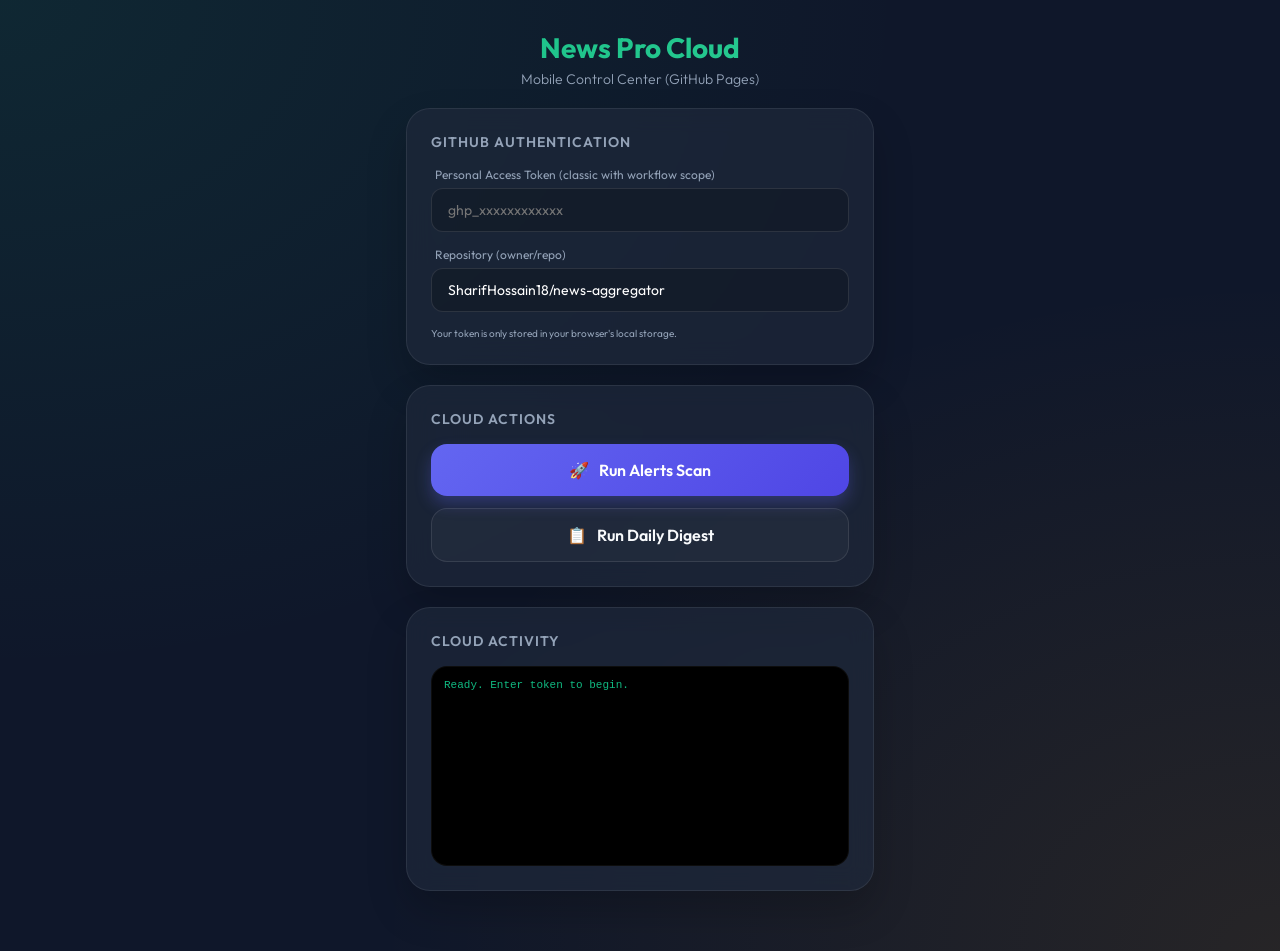
==== index.html @ 0f89c010 "Upgrade to Pro version: AI filtering, summarization, and Mobile PWA dashboard (v2)" ====
<!doctype html>
<html lang='en'>
<head>
  <meta charset='utf-8'/>
  <meta name='viewport' content='width=device-width, initial-scale=1, maximum-scale=1, user-scalable=no'/>
  <meta name='apple-mobile-web-app-capable' content='yes'/>
  <meta name='apple-mobile-web-app-status-bar-style' content='black-translucent'/>
  <link rel='manifest' href='manifest.json'/>
  <title>News Pro Cloud</title>
  <link rel="preconnect" href="https://fonts.googleapis.com">
  <link rel="preconnect" href="https://fonts.gstatic.com" crossorigin>
  <link href="https://fonts.googleapis.com/css2?family=Outfit:wght@300;400;600;700&display=swap" rel="stylesheet">
  <style>
    :root {
      --bg: #0f172a;
      --card: rgba(30, 41, 59, 0.7);
      --ink: #f8fafc;
      --muted: #94a3b8;
      --primary: #10b981;
      --primary-glow: rgba(16, 185, 129, 0.3);
      --accent: #f59e0b;
      --danger: #ef4444;
      --glass: rgba(255, 255, 255, 0.03);
    }
    
    * { box-sizing: border-box; -webkit-tap-highlight-color: transparent; }
    
    body {
      margin: 0;
      font-family: 'Outfit', sans-serif;
      background: var(--bg);
      background-image: 
        radial-gradient(at 0% 0%, rgba(16, 185, 129, 0.1) 0px, transparent 50%),
        radial-gradient(at 100% 100%, rgba(245, 158, 11, 0.1) 0px, transparent 50%);
      color: var(--ink);
      min-height: 100vh;
      display: flex;
      flex-direction: column;
    }

    .header { padding: 30px 20px 20px; text-align: center; }
    .header h1 { margin: 0; font-size: 28px; font-weight: 700; background: linear-gradient(to right, #10b981, #34d399); -webkit-background-clip: text; -webkit-text-fill-color: transparent; }
    .header p { margin: 5px 0 0; color: var(--muted); font-size: 14px; font-weight: 300; }

    .wrap { max-width: 500px; width: 100%; margin: 0 auto; padding: 0 16px 40px; flex: 1; }

    .card { background: var(--card); backdrop-filter: blur(12px); -webkit-backdrop-filter: blur(12px); border: 1px solid rgba(255,255,255,0.08); border-radius: 24px; padding: 24px; margin-bottom: 20px; box-shadow: 0 20px 40px rgba(0,0,0,0.2); }

    .section-title { font-size: 14px; font-weight: 600; color: var(--muted); text-transform: uppercase; letter-spacing: 1px; margin-bottom: 16px; }

    .btn-group { display: grid; grid-template-columns: 1fr; gap: 12px; }

    button { outline: none; border: none; border-radius: 16px; padding: 16px; font-size: 16px; font-weight: 600; font-family: inherit; cursor: pointer; transition: all 0.2s; display: flex; align-items: center; justify-content: center; gap: 10px; }
    button:active { transform: scale(0.97); }
    button:disabled { opacity: 0.5; }

    .btn-cloud { background: linear-gradient(135deg, #6366f1, #4f46e5); color: white; box-shadow: 0 8px 16px rgba(99, 102, 241, 0.3); }
    .btn-outline { background: var(--glass); border: 1px solid rgba(255,255,255,0.1); color: var(--ink); }

    .input-group { margin-bottom: 15px; }
    label { display: block; font-size: 12px; color: var(--muted); margin-bottom: 6px; margin-left: 4px; }
    input { width: 100%; background: rgba(0,0,0,0.2); border: 1px solid rgba(255,255,255,0.1); border-radius: 12px; padding: 12px 16px; color: white; font-family: inherit; font-size: 14px; }
    input:focus { border-color: var(--primary); outline: none; }

    .logs-container { background: #000; border-radius: 16px; padding: 12px; font-family: 'Courier New', monospace; font-size: 11px; color: #10b981; height: 200px; overflow-y: auto; border: 1px solid rgba(255,255,255,0.05); }
    .log-line { margin-bottom: 4px; }
  </style>
</head>
<body>
  <div class="header">
    <h1>News Pro Cloud</h1>
    <p>Mobile Control Center (GitHub Pages)</p>
  </div>

  <div class="wrap">
    <div class="card">
      <div class="section-title">GitHub Authentication</div>
      <div class="input-group">
        <label>Personal Access Token (classic with workflow scope)</label>
        <input id="ghToken" type="password" placeholder="ghp_xxxxxxxxxxxx"/>
      </div>
      <div class="input-group">
        <label>Repository (owner/repo)</label>
        <input id="ghRepo" type="text" value="SharifHossain18/news-aggregator"/>
      </div>
      <p style="font-size: 10px; color: var(--muted); margin: 0">Your token is only stored in your browser's local storage.</p>
    </div>

    <div class="card">
      <div class="section-title">Cloud Actions</div>
      <div class="btn-group">
        <button id="triggerBtn" class="btn-cloud" onclick="triggerCloud('trigger')">
          <span>🚀</span> Run Alerts Scan
        </button>
        <button class="btn-outline" onclick="triggerCloud('digest')">
          <span>📋</span> Run Daily Digest
        </button>
      </div>
    </div>

    <div class="card">
      <div class="section-title">Cloud Activity</div>
      <div id="logs" class="logs-container">
        <div class="log-line">Ready. Enter token to begin.</div>
      </div>
    </div>
  </div>

  <script>
    // Load saved config
    document.getElementById('ghToken').value = localStorage.getItem('ghToken') || '';
    document.getElementById('ghRepo').value = localStorage.getItem('ghRepo') || 'SharifHossain18/news-aggregator';

    function addLog(msg) {
      const box = document.getElementById('logs');
      const ts = new Date().toLocaleTimeString();
      box.innerHTML += `<div class="log-line"><span style="color:#4b5563">[${ts}]</span> ${msg}</div>`;
      box.scrollTop = box.scrollHeight;
    }

    async function triggerCloud(mode) {
      const token = document.getElementById('ghToken').value.trim();
      const repo = document.getElementById('ghRepo').value.trim();
      
      if (!token || !repo) {
        alert("Please enter both Token and Repo path.");
        return;
      }

      // Save for next time
      localStorage.setItem('ghToken', token);
      localStorage.setItem('ghRepo', repo);

      const btn = document.getElementById('triggerBtn');
      btn.disabled = true;
      addLog(`Triggering Cloud Run (${mode})...`);

      try {
        const url = `https://api.github.com/repos/${repo}/actions/workflows/scrape.yml/dispatches`;
        const response = await fetch(url, {
          method: 'POST',
          headers: {
            'Authorization': `Bearer ${token}`,
            'Accept': 'application/vnd.github+json',
            'X-GitHub-Api-Version': '2022-11-28'
          },
          body: JSON.stringify({
            ref: 'main',
            inputs: { mode: mode }
          })
        });

        if (response.ok) {
          addLog("✅ SUCCESS: Workflow dispatched! Scraper is starting on GitHub.");
          addLog("Check your Telegram in 2-3 minutes.");
        } else {
          const err = await response.json();
          addLog(`❌ ERROR: ${err.message || response.statusText}`);
        }
      } catch (e) {
        addLog(`❌ NETWORK ERROR: ${e.message}`);
      } finally {
        btn.disabled = false;
      }
    }

    if ('serviceWorker' in navigator) {
      navigator.serviceWorker.register('sw.js');
    }
  </script>
</body>
</html>
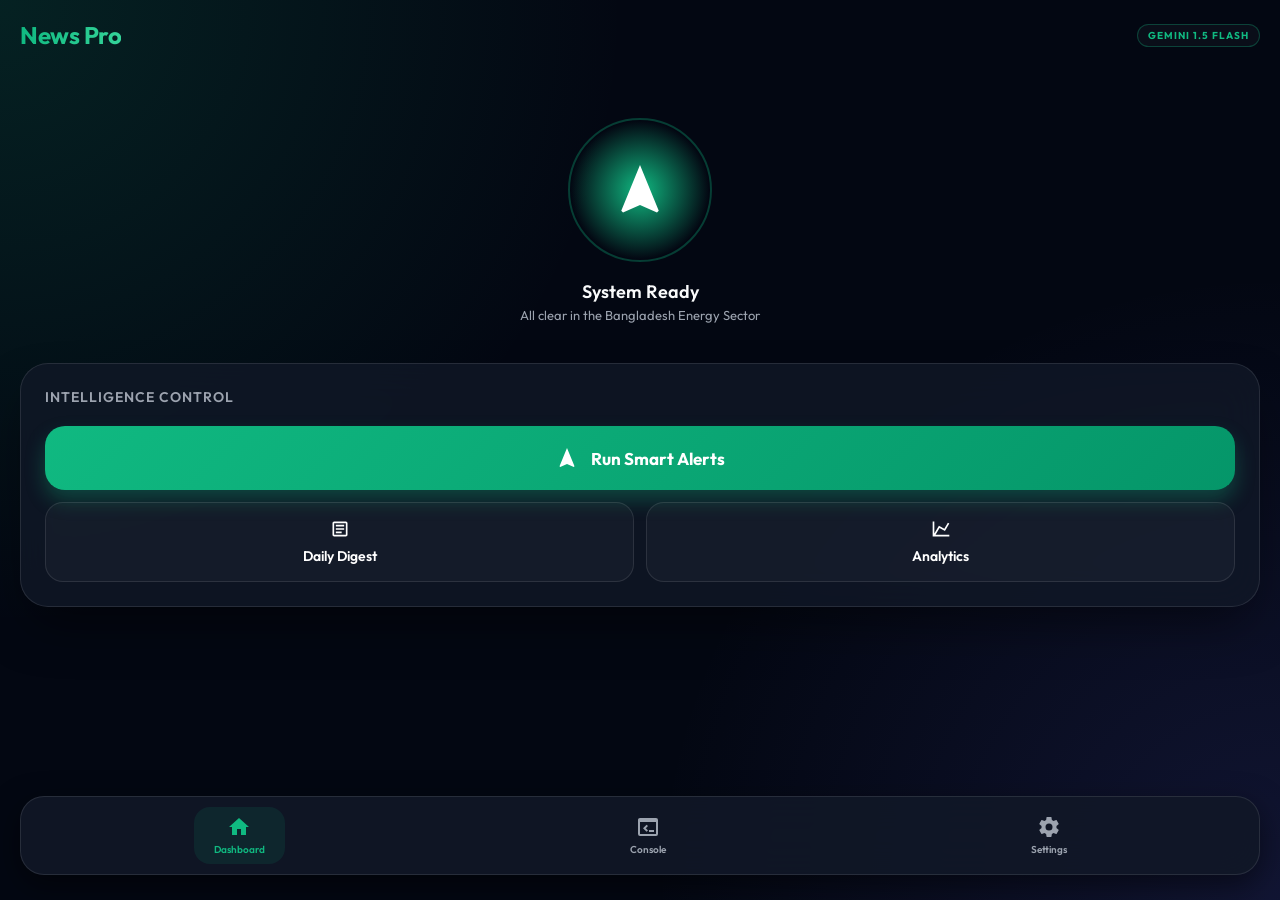
==== commit f288edc6: "Redesign mobile app to Premium PWA experience" ====
--- a/index.html
+++ b/index.html
@@ -2,25 +2,26 @@
 <html lang='en'>
 <head>
   <meta charset='utf-8'/>
-  <meta name='viewport' content='width=device-width, initial-scale=1, maximum-scale=1, user-scalable=no'/>
+  <meta name='viewport' content='width=device-width, initial-scale=1, maximum-scale=1, user-scalable=no, viewport-fit=cover'/>
   <meta name='apple-mobile-web-app-capable' content='yes'/>
   <meta name='apple-mobile-web-app-status-bar-style' content='black-translucent'/>
   <link rel='manifest' href='manifest.json'/>
-  <title>News Pro Cloud</title>
+  <title>News Pro</title>
   <link rel="preconnect" href="https://fonts.googleapis.com">
   <link rel="preconnect" href="https://fonts.gstatic.com" crossorigin>
   <link href="https://fonts.googleapis.com/css2?family=Outfit:wght@300;400;600;700&display=swap" rel="stylesheet">
   <style>
     :root {
-      --bg: #0f172a;
-      --card: rgba(30, 41, 59, 0.7);
-      --ink: #f8fafc;
-      --muted: #94a3b8;
+      --bg: #030712;
+      --card: rgba(17, 24, 39, 0.8);
+      --ink: #f9fafb;
+      --muted: #9ca3af;
       --primary: #10b981;
-      --primary-glow: rgba(16, 185, 129, 0.3);
-      --accent: #f59e0b;
-      --danger: #ef4444;
+      --primary-glow: rgba(16, 185, 129, 0.4);
+      --accent: #6366f1;
       --glass: rgba(255, 255, 255, 0.03);
+      --safe-top: env(safe-area-inset-top);
+      --safe-bottom: env(safe-area-inset-bottom);
     }
     
     * { box-sizing: border-box; -webkit-tap-highlight-color: transparent; }
@@ -30,110 +31,371 @@
       font-family: 'Outfit', sans-serif;
       background: var(--bg);
       background-image: 
-        radial-gradient(at 0% 0%, rgba(16, 185, 129, 0.1) 0px, transparent 50%),
-        radial-gradient(at 100% 100%, rgba(245, 158, 11, 0.1) 0px, transparent 50%);
+        radial-gradient(circle at 0% 0%, rgba(16, 185, 129, 0.15) 0%, transparent 40%),
+        radial-gradient(circle at 100% 100%, rgba(99, 102, 241, 0.15) 0%, transparent 40%);
       color: var(--ink);
-      min-height: 100vh;
+      height: 100vh;
+      overflow: hidden;
       display: flex;
       flex-direction: column;
     }
 
-    .header { padding: 30px 20px 20px; text-align: center; }
-    .header h1 { margin: 0; font-size: 28px; font-weight: 700; background: linear-gradient(to right, #10b981, #34d399); -webkit-background-clip: text; -webkit-text-fill-color: transparent; }
-    .header p { margin: 5px 0 0; color: var(--muted); font-size: 14px; font-weight: 300; }
-
-    .wrap { max-width: 500px; width: 100%; margin: 0 auto; padding: 0 16px 40px; flex: 1; }
-
-    .card { background: var(--card); backdrop-filter: blur(12px); -webkit-backdrop-filter: blur(12px); border: 1px solid rgba(255,255,255,0.08); border-radius: 24px; padding: 24px; margin-bottom: 20px; box-shadow: 0 20px 40px rgba(0,0,0,0.2); }
-
-    .section-title { font-size: 14px; font-weight: 600; color: var(--muted); text-transform: uppercase; letter-spacing: 1px; margin-bottom: 16px; }
-
-    .btn-group { display: grid; grid-template-columns: 1fr; gap: 12px; }
-
-    button { outline: none; border: none; border-radius: 16px; padding: 16px; font-size: 16px; font-weight: 600; font-family: inherit; cursor: pointer; transition: all 0.2s; display: flex; align-items: center; justify-content: center; gap: 10px; }
-    button:active { transform: scale(0.97); }
-    button:disabled { opacity: 0.5; }
-
-    .btn-cloud { background: linear-gradient(135deg, #6366f1, #4f46e5); color: white; box-shadow: 0 8px 16px rgba(99, 102, 241, 0.3); }
-    .btn-outline { background: var(--glass); border: 1px solid rgba(255,255,255,0.1); color: var(--ink); }
-
-    .input-group { margin-bottom: 15px; }
-    label { display: block; font-size: 12px; color: var(--muted); margin-bottom: 6px; margin-left: 4px; }
-    input { width: 100%; background: rgba(0,0,0,0.2); border: 1px solid rgba(255,255,255,0.1); border-radius: 12px; padding: 12px 16px; color: white; font-family: inherit; font-size: 14px; }
-    input:focus { border-color: var(--primary); outline: none; }
-
-    .logs-container { background: #000; border-radius: 16px; padding: 12px; font-family: 'Courier New', monospace; font-size: 11px; color: #10b981; height: 200px; overflow-y: auto; border: 1px solid rgba(255,255,255,0.05); }
-    .log-line { margin-bottom: 4px; }
+    .app-container {
+      flex: 1;
+      overflow-y: auto;
+      padding: calc(20px + var(--safe-top)) 20px 100px;
+      scroll-behavior: smooth;
+    }
+
+    /* --- HEADER --- */
+    .header {
+      margin-bottom: 30px;
+      display: flex;
+      justify-content: space-between;
+      align-items: center;
+    }
+
+    .header h1 {
+      margin: 0;
+      font-size: 24px;
+      font-weight: 700;
+      letter-spacing: -0.5px;
+      background: linear-gradient(to right, #10b981, #34d399);
+      -webkit-background-clip: text;
+      -webkit-text-fill-color: transparent;
+    }
+
+    .ai-indicator {
+      background: var(--glass);
+      border: 1px solid rgba(16, 185, 129, 0.3);
+      padding: 4px 10px;
+      border-radius: 20px;
+      font-size: 10px;
+      font-weight: 700;
+      color: var(--primary);
+      text-transform: uppercase;
+      letter-spacing: 1px;
+    }
+
+    /* --- STATUS CENTER --- */
+    .status-center {
+      text-align: center;
+      padding: 40px 0;
+      position: relative;
+    }
+
+    .core-orb {
+      width: 140px;
+      height: 140px;
+      border-radius: 50%;
+      margin: 0 auto 20px;
+      background: radial-gradient(circle, var(--primary) 0%, transparent 70%);
+      display: flex;
+      align-items: center;
+      justify-content: center;
+      position: relative;
+      transition: all 0.5s ease;
+    }
+
+    .core-orb::before {
+      content: '';
+      position: absolute;
+      width: 100%;
+      height: 100%;
+      border-radius: 50%;
+      border: 2px solid var(--primary);
+      opacity: 0.3;
+    }
+
+    .core-orb.running {
+      animation: corePulse 2s infinite;
+    }
+
+    @keyframes corePulse {
+      0% { transform: scale(1); box-shadow: 0 0 20px var(--primary-glow); }
+      50% { transform: scale(1.1); box-shadow: 0 0 50px var(--primary-glow); }
+      100% { transform: scale(1); box-shadow: 0 0 20px var(--primary-glow); }
+    }
+
+    .core-orb svg { width: 60px; height: 60px; fill: white; }
+
+    .status-text { font-size: 18px; font-weight: 600; margin-bottom: 4px; }
+    .status-sub { font-size: 13px; color: var(--muted); }
+
+    /* --- CARDS --- */
+    .card {
+      background: var(--card);
+      backdrop-filter: blur(20px);
+      -webkit-backdrop-filter: blur(20px);
+      border: 1px solid rgba(255, 255, 255, 0.1);
+      border-radius: 28px;
+      padding: 24px;
+      margin-bottom: 20px;
+      box-shadow: 0 25px 50px -12px rgba(0, 0, 0, 0.5);
+    }
+
+    .card-title {
+      font-size: 14px;
+      font-weight: 600;
+      color: var(--muted);
+      text-transform: uppercase;
+      letter-spacing: 1px;
+      margin-bottom: 20px;
+      display: flex;
+      align-items: center;
+      gap: 8px;
+    }
+
+    /* --- BUTTONS --- */
+    .btn-main {
+      width: 100%;
+      padding: 20px;
+      border-radius: 20px;
+      border: none;
+      background: linear-gradient(135deg, #10b981, #059669);
+      color: white;
+      font-size: 17px;
+      font-weight: 700;
+      font-family: inherit;
+      display: flex;
+      align-items: center;
+      justify-content: center;
+      gap: 12px;
+      box-shadow: 0 10px 20px rgba(16, 185, 129, 0.3);
+      transition: all 0.2s;
+    }
+
+    .btn-main:active { transform: scale(0.96); }
+
+    .action-grid {
+      display: grid;
+      grid-template-columns: 1fr 1fr;
+      gap: 12px;
+      margin-top: 12px;
+    }
+
+    .btn-secondary {
+      padding: 16px;
+      border-radius: 18px;
+      border: 1px solid rgba(255, 255, 255, 0.1);
+      background: var(--glass);
+      color: white;
+      font-size: 14px;
+      font-weight: 600;
+      font-family: inherit;
+      display: flex;
+      flex-direction: column;
+      align-items: center;
+      gap: 8px;
+    }
+
+    /* --- TAB NAVIGATION --- */
+    .nav-bar {
+      position: fixed;
+      bottom: 25px;
+      left: 20px;
+      right: 20px;
+      background: rgba(17, 24, 39, 0.9);
+      backdrop-filter: blur(20px);
+      border: 1px solid rgba(255, 255, 255, 0.1);
+      border-radius: 24px;
+      padding: 10px;
+      display: flex;
+      justify-content: space-around;
+      box-shadow: 0 10px 30px rgba(0,0,0,0.5);
+      z-index: 1000;
+    }
+
+    .nav-item {
+      display: flex;
+      flex-direction: column;
+      align-items: center;
+      gap: 4px;
+      color: var(--muted);
+      font-size: 10px;
+      font-weight: 600;
+      padding: 8px 20px;
+      border-radius: 16px;
+      transition: all 0.3s;
+    }
+
+    .nav-item.active {
+      color: var(--primary);
+      background: rgba(16, 185, 129, 0.1);
+    }
+
+    .nav-item svg { width: 24px; height: 24px; fill: currentColor; }
+
+    /* --- FORMS --- */
+    .input-group { margin-bottom: 16px; }
+    .input-group label { display: block; font-size: 12px; color: var(--muted); margin-bottom: 8px; margin-left: 4px; }
+    input {
+      width: 100%;
+      background: rgba(0,0,0,0.3);
+      border: 1px solid rgba(255,255,255,0.1);
+      border-radius: 14px;
+      padding: 14px 18px;
+      color: white;
+      font-family: inherit;
+      font-size: 15px;
+      outline: none;
+      transition: border-color 0.3s;
+    }
+    input:focus { border-color: var(--primary); }
+
+    /* --- CONSOLE --- */
+    .console {
+      font-family: 'Courier New', monospace;
+      font-size: 11px;
+      color: #10b981;
+      height: 100%;
+      overflow-y: auto;
+      padding: 10px;
+    }
+    .log-line { margin-bottom: 6px; border-bottom: 1px solid rgba(255,255,255,0.02); padding-bottom: 4px; }
+    .log-ts { color: #4b5563; margin-right: 8px; }
+
+    /* --- PAGES --- */
+    .page { display: none; animation: fadeIn 0.4s ease; }
+    .page.active { display: block; }
+
+    @keyframes fadeIn { from { opacity: 0; transform: translateY(10px); } to { opacity: 1; transform: translateY(0); } }
+
+    .tab-content { padding-bottom: 20px; }
   </style>
 </head>
 <body>
-  <div class="header">
-    <h1>News Pro Cloud</h1>
-    <p>Mobile Control Center (GitHub Pages)</p>
+
+  <div class="app-container">
+    <div class="header">
+      <h1>News Pro</h1>
+      <div class="ai-indicator">Gemini 1.5 Flash</div>
+    </div>
+
+    <!-- MAIN DASHBOARD -->
+    <div id="page-home" class="page active">
+      <div class="status-center">
+        <div id="core-orb" class="core-orb">
+          <svg viewBox="0 0 24 24"><path d="M12,2L4.5,20.29L5.21,21L12,18L18.79,21L19.5,20.29L12,2Z"/></svg>
+        </div>
+        <div class="status-text" id="status-main">System Ready</div>
+        <div class="status-sub" id="status-sub">All clear in the Bangladesh Energy Sector</div>
+      </div>
+
+      <div class="card">
+        <div class="card-title">Intelligence Control</div>
+        <button class="btn-main" onclick="triggerAction('trigger')">
+          <svg style="width:24px;height:24px" viewBox="0 0 24 24"><path fill="currentColor" d="M12,2L4.5,20.29L5.21,21L12,18L18.79,21L19.5,20.29L12,2Z"/></svg>
+          Run Smart Alerts
+        </button>
+        <div class="action-grid">
+          <button class="btn-secondary" onclick="triggerAction('digest')">
+            <svg style="width:20px;height:20px" viewBox="0 0 24 24"><path fill="currentColor" d="M19,3H5C3.89,3 3,3.89 3,5V19C3,20.11 3.89,21 5,21H19C20.11,21 21,20.11 21,19V5C21,3.89 20.11,3 19,3M19,5V19H5V5H19M7,7V9H17V7H7M7,11V13H17V11H7M7,15V17H14V15H7Z"/></svg>
+            Daily Digest
+          </button>
+          <button class="btn-secondary" onclick="triggerAction('stats')">
+            <svg style="width:20px;height:20px" viewBox="0 0 24 24"><path fill="currentColor" d="M16,11.78L20.24,4.45L21.97,5.45L16.74,14.5L10.23,10.75L5.46,19H22V21H2V3H4V17.54L9.5,8L16,11.78Z"/></svg>
+            Analytics
+          </button>
+        </div>
+      </div>
+    </div>
+
+    <!-- CONSOLE PAGE -->
+    <div id="page-console" class="page">
+      <div class="card" style="height: 500px; padding: 0;">
+        <div style="padding: 20px; border-bottom: 1px solid rgba(255,255,255,0.1); font-weight: 600; font-size: 14px;">System Terminal</div>
+        <div id="console" class="console">
+          <div class="log-line">Initializing secure connection...</div>
+        </div>
+      </div>
+    </div>
+
+    <!-- SETTINGS PAGE -->
+    <div id="page-settings" class="page">
+      <div class="card">
+        <div class="card-title">Access Identity</div>
+        <div class="input-group">
+          <label>GitHub Personal Token</label>
+          <input id="ghToken" type="password" placeholder="ghp_xxxxxxxxxxxx"/>
+        </div>
+        <div class="input-group">
+          <label>Repository Path</label>
+          <input id="ghRepo" type="text" value="SharifHossain18/news-aggregator"/>
+        </div>
+        <p style="font-size: 11px; color: var(--muted); margin-top: 10px; line-height: 1.4;">
+          Your token is stored locally on this device. It is only used to communicate with GitHub.
+        </p>
+      </div>
+      
+      <div class="card">
+        <div class="card-title">App Version</div>
+        <div style="font-size: 14px; color: var(--muted);">Version 2.0.0-PRO (Cloud Edition)</div>
+      </div>
+    </div>
+
   </div>
 
-  <div class="wrap">
-    <div class="card">
-      <div class="section-title">GitHub Authentication</div>
-      <div class="input-group">
-        <label>Personal Access Token (classic with workflow scope)</label>
-        <input id="ghToken" type="password" placeholder="ghp_xxxxxxxxxxxx"/>
-      </div>
-      <div class="input-group">
-        <label>Repository (owner/repo)</label>
-        <input id="ghRepo" type="text" value="SharifHossain18/news-aggregator"/>
-      </div>
-      <p style="font-size: 10px; color: var(--muted); margin: 0">Your token is only stored in your browser's local storage.</p>
-    </div>
-
-    <div class="card">
-      <div class="section-title">Cloud Actions</div>
-      <div class="btn-group">
-        <button id="triggerBtn" class="btn-cloud" onclick="triggerCloud('trigger')">
-          <span>🚀</span> Run Alerts Scan
-        </button>
-        <button class="btn-outline" onclick="triggerCloud('digest')">
-          <span>📋</span> Run Daily Digest
-        </button>
-      </div>
-    </div>
-
-    <div class="card">
-      <div class="section-title">Cloud Activity</div>
-      <div id="logs" class="logs-container">
-        <div class="log-line">Ready. Enter token to begin.</div>
-      </div>
+  <!-- NAVIGATION -->
+  <div class="nav-bar">
+    <div class="nav-item active" onclick="switchPage('home')">
+      <svg viewBox="0 0 24 24"><path d="M10,20V14H14V20H19V12H22L12,3L2,12H5V20H10Z"/></svg>
+      Dashboard
+    </div>
+    <div class="nav-item" onclick="switchPage('console')">
+      <svg viewBox="0 0 24 24"><path d="M20,19V7H4V19H20M20,3A2,2 0 0,1 22,5V19A2,2 0 0,1 20,21H4A2,2 0 0,1 2,19V5C2,3.89 2.89,3 4,3H20M13,17V15H18V17H13M9.58,13L12,15.41L10.59,16.83L7,13.25L10.59,9.67L12,11.08L9.58,13.5L9.58,13Z"/></svg>
+      Console
+    </div>
+    <div class="nav-item" onclick="switchPage('settings')">
+      <svg viewBox="0 0 24 24"><path d="M12,15.5A3.5,3.5 0 0,1 8.5,12A3.5,3.5 0 0,1 12,8.5A3.5,3.5 0 0,1 15.5,12A3.5,3.5 0 0,1 12,15.5M19.43,12.97C19.47,12.65 19.5,12.33 19.5,12C19.5,11.67 19.47,11.35 19.43,11.03L21.54,9.37C21.73,9.22 21.78,8.96 21.66,8.74L19.66,5.27C19.54,5.05 19.27,4.97 19.05,5.05L16.56,6.05C16.04,5.66 15.5,5.32 14.87,5.07L14.5,2.42C14.46,2.18 14.25,2 14,2H10C9.75,2 9.54,2.18 9.5,2.42L9.13,5.07C8.5,5.32 7.96,5.66 7.44,6.05L4.95,5.05C4.73,4.97 4.46,5.05 4.34,5.27L2.34,8.74C2.22,8.96 2.27,9.22 2.46,9.37L4.57,11.03C4.53,11.35 4.5,11.67 4.5,12C4.5,12.33 4.53,12.65 4.57,12.97L2.46,14.63C2.27,14.78 2.22,15.04 2.34,15.26L4.34,18.73C4.46,18.95 4.73,19.03 4.95,18.95L7.44,17.95C7.96,18.34 8.5,18.68 9.13,18.93L9.5,21.58C9.54,21.82 9.75,22 10,22H14C14.25,22 14.46,21.82 14.5,21.58L14.87,18.93C15.5,18.68 16.04,18.34 16.56,17.95L19.05,18.95C19.27,19.03 19.54,18.95 19.66,18.73L21.66,15.26C21.78,15.04 21.73,14.78 21.54,14.63L19.43,12.97Z"/></svg>
+      Settings
     </div>
   </div>
 
   <script>
+    function switchPage(pageId) {
+      document.querySelectorAll('.page').forEach(p => p.classList.remove('active'));
+      document.getElementById('page-' + pageId).classList.add('active');
+      
+      document.querySelectorAll('.nav-item').forEach(i => i.classList.remove('active'));
+      const navItems = document.querySelectorAll('.nav-item');
+      if (pageId === 'home') navItems[0].classList.add('active');
+      if (pageId === 'console') navItems[1].classList.add('active');
+      if (pageId === 'settings') navItems[2].classList.add('active');
+    }
+
     // Load saved config
     document.getElementById('ghToken').value = localStorage.getItem('ghToken') || '';
     document.getElementById('ghRepo').value = localStorage.getItem('ghRepo') || 'SharifHossain18/news-aggregator';
 
-    function addLog(msg) {
-      const box = document.getElementById('logs');
+    function addLog(msg, type = 'info') {
+      const box = document.getElementById('console');
       const ts = new Date().toLocaleTimeString();
-      box.innerHTML += `<div class="log-line"><span style="color:#4b5563">[${ts}]</span> ${msg}</div>`;
+      const color = type === 'error' ? '#ef4444' : (type === 'success' ? '#10b981' : '#10b981');
+      box.innerHTML += `<div class="log-line"><span class="log-ts">[${ts}]</span> <span style="color:${color}">${msg}</span></div>`;
       box.scrollTop = box.scrollHeight;
     }
 
-    async function triggerCloud(mode) {
+    async function triggerAction(mode) {
       const token = document.getElementById('ghToken').value.trim();
       const repo = document.getElementById('ghRepo').value.trim();
       
       if (!token || !repo) {
-        alert("Please enter both Token and Repo path.");
+        switchPage('settings');
+        alert("Please enter your GitHub Token first.");
         return;
       }
 
-      // Save for next time
+      // Save config
       localStorage.setItem('ghToken', token);
       localStorage.setItem('ghRepo', repo);
 
-      const btn = document.getElementById('triggerBtn');
-      btn.disabled = true;
-      addLog(`Triggering Cloud Run (${mode})...`);
+      const orb = document.getElementById('core-orb');
+      const statusMain = document.getElementById('status-main');
+      
+      orb.classList.add('running');
+      statusMain.textContent = "Launching Scraper...";
+      addLog(`Initiating cloud runner (${mode})...`);
 
       try {
         const url = `https://api.github.com/repos/${repo}/actions/workflows/scrape.yml/dispatches`;
@@ -141,8 +403,7 @@
           method: 'POST',
           headers: {
             'Authorization': `Bearer ${token}`,
-            'Accept': 'application/vnd.github+json',
-            'X-GitHub-Api-Version': '2022-11-28'
+            'Accept': 'application/vnd.github+json'
           },
           body: JSON.stringify({
             ref: 'main',
@@ -151,16 +412,22 @@
         });
 
         if (response.ok) {
-          addLog("✅ SUCCESS: Workflow dispatched! Scraper is starting on GitHub.");
-          addLog("Check your Telegram in 2-3 minutes.");
+          addLog("✅ SUCCESS: Workflow dispatched to GitHub cloud.", 'success');
+          statusMain.textContent = "Scraping in Progress";
+          setTimeout(() => {
+            orb.classList.remove('running');
+            statusMain.textContent = "Request Sent";
+          }, 10000);
         } else {
           const err = await response.json();
-          addLog(`❌ ERROR: ${err.message || response.statusText}`);
+          addLog(`❌ ERROR: ${err.message || response.statusText}`, 'error');
+          orb.classList.remove('running');
+          statusMain.textContent = "Launch Failed";
         }
       } catch (e) {
-        addLog(`❌ NETWORK ERROR: ${e.message}`);
-      } finally {
-        btn.disabled = false;
+        addLog(`❌ NETWORK ERROR: ${e.message}`, 'error');
+        orb.classList.remove('running');
+        statusMain.textContent = "Connection Error";
       }
     }
 
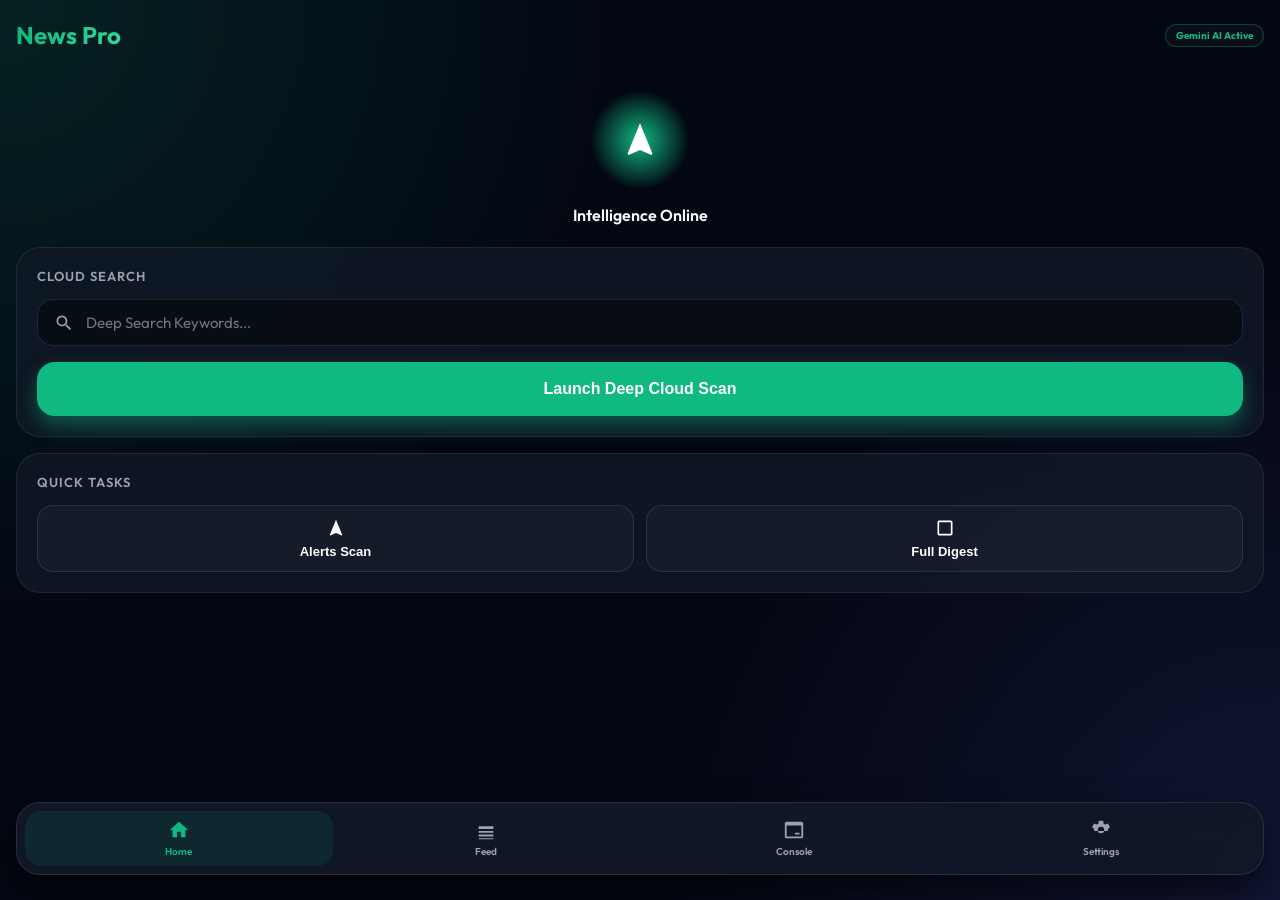
==== commit 400c6bc0: "Update PWA with Intelligence Feed UI" ====
--- a/index.html
+++ b/index.html
@@ -43,13 +43,13 @@
     .app-container {
       flex: 1;
       overflow-y: auto;
-      padding: calc(20px + var(--safe-top)) 20px 100px;
+      padding: calc(20px + var(--safe-top)) 16px 100px;
       scroll-behavior: smooth;
     }
 
     /* --- HEADER --- */
     .header {
-      margin-bottom: 30px;
+      margin-bottom: 20px;
       display: flex;
       justify-content: space-between;
       align-items: center;
@@ -59,7 +59,6 @@
       margin: 0;
       font-size: 24px;
       font-weight: 700;
-      letter-spacing: -0.5px;
       background: linear-gradient(to right, #10b981, #34d399);
       -webkit-background-clip: text;
       -webkit-text-fill-color: transparent;
@@ -73,195 +72,105 @@
       font-size: 10px;
       font-weight: 700;
       color: var(--primary);
-      text-transform: uppercase;
-      letter-spacing: 1px;
     }
 
     /* --- STATUS CENTER --- */
-    .status-center {
-      text-align: center;
-      padding: 40px 0;
-      position: relative;
-    }
-
+    .status-center { text-align: center; padding: 20px 0; }
     .core-orb {
-      width: 140px;
-      height: 140px;
-      border-radius: 50%;
-      margin: 0 auto 20px;
+      width: 100px; height: 100px; border-radius: 50%; margin: 0 auto 15px;
       background: radial-gradient(circle, var(--primary) 0%, transparent 70%);
-      display: flex;
-      align-items: center;
-      justify-content: center;
-      position: relative;
-      transition: all 0.5s ease;
-    }
-
-    .core-orb::before {
-      content: '';
-      position: absolute;
-      width: 100%;
-      height: 100%;
-      border-radius: 50%;
-      border: 2px solid var(--primary);
-      opacity: 0.3;
-    }
-
-    .core-orb.running {
-      animation: corePulse 2s infinite;
-    }
-
-    @keyframes corePulse {
-      0% { transform: scale(1); box-shadow: 0 0 20px var(--primary-glow); }
-      50% { transform: scale(1.1); box-shadow: 0 0 50px var(--primary-glow); }
-      100% { transform: scale(1); box-shadow: 0 0 20px var(--primary-glow); }
-    }
-
-    .core-orb svg { width: 60px; height: 60px; fill: white; }
-
-    .status-text { font-size: 18px; font-weight: 600; margin-bottom: 4px; }
-    .status-sub { font-size: 13px; color: var(--muted); }
+      display: flex; align-items: center; justify-content: center; position: relative;
+    }
+    .core-orb.running { animation: corePulse 1.5s infinite; }
+    @keyframes corePulse { 0% { transform: scale(1); opacity: 0.8; } 50% { transform: scale(1.15); opacity: 1; } 100% { transform: scale(1); opacity: 0.8; } }
+    .core-orb svg { width: 40px; height: 40px; fill: white; }
+    .status-text { font-size: 16px; font-weight: 600; margin-bottom: 2px; }
 
     /* --- CARDS --- */
     .card {
       background: var(--card);
       backdrop-filter: blur(20px);
       -webkit-backdrop-filter: blur(20px);
-      border: 1px solid rgba(255, 255, 255, 0.1);
-      border-radius: 28px;
-      padding: 24px;
-      margin-bottom: 20px;
-      box-shadow: 0 25px 50px -12px rgba(0, 0, 0, 0.5);
+      border: 1px solid rgba(255, 255, 255, 0.08);
+      border-radius: 24px;
+      padding: 20px;
+      margin-bottom: 16px;
     }
 
     .card-title {
-      font-size: 14px;
-      font-weight: 600;
-      color: var(--muted);
-      text-transform: uppercase;
-      letter-spacing: 1px;
-      margin-bottom: 20px;
+      font-size: 13px; font-weight: 600; color: var(--muted);
+      text-transform: uppercase; letter-spacing: 1px; margin-bottom: 15px;
+    }
+
+    /* --- NEWS ITEMS --- */
+    .news-card {
+      background: rgba(255, 255, 255, 0.02);
+      border: 1px solid rgba(255, 255, 255, 0.05);
+      border-radius: 18px;
+      padding: 16px;
+      margin-bottom: 12px;
+      display: block;
+      text-decoration: none;
+      color: inherit;
+    }
+    .news-title { font-size: 16px; font-weight: 600; margin-bottom: 8px; line-height: 1.4; color: var(--ink); }
+    .news-meta { font-size: 11px; color: var(--muted); display: flex; justify-content: space-between; }
+    .news-summary { 
+      font-size: 13px; color: #cbd5e1; margin-top: 10px; line-height: 1.5; 
+      padding-left: 10px; border-left: 2px solid var(--primary);
+    }
+    .priority-tag { color: #ef4444; font-weight: 700; margin-right: 6px; }
+
+    /* --- SEARCH BAR --- */
+    .search-box {
+      background: rgba(0,0,0,0.4);
+      border-radius: 16px;
+      padding: 12px 16px;
       display: flex;
       align-items: center;
-      gap: 8px;
+      gap: 10px;
+      margin-bottom: 16px;
+      border: 1px solid rgba(255,255,255,0.1);
+    }
+    .search-box input {
+      background: transparent; border: none; color: white; flex: 1; outline: none; font-family: inherit; font-size: 15px;
     }
 
     /* --- BUTTONS --- */
     .btn-main {
-      width: 100%;
-      padding: 20px;
-      border-radius: 20px;
-      border: none;
-      background: linear-gradient(135deg, #10b981, #059669);
-      color: white;
-      font-size: 17px;
-      font-weight: 700;
-      font-family: inherit;
-      display: flex;
-      align-items: center;
-      justify-content: center;
-      gap: 12px;
-      box-shadow: 0 10px 20px rgba(16, 185, 129, 0.3);
-      transition: all 0.2s;
-    }
-
-    .btn-main:active { transform: scale(0.96); }
-
-    .action-grid {
-      display: grid;
-      grid-template-columns: 1fr 1fr;
-      gap: 12px;
-      margin-top: 12px;
-    }
-
+      width: 100%; padding: 18px; border-radius: 18px; border: none;
+      background: var(--primary); color: white; font-size: 16px; font-weight: 700;
+      display: flex; align-items: center; justify-content: center; gap: 10px;
+      box-shadow: 0 10px 20px var(--primary-glow);
+    }
     .btn-secondary {
-      padding: 16px;
-      border-radius: 18px;
-      border: 1px solid rgba(255, 255, 255, 0.1);
-      background: var(--glass);
-      color: white;
-      font-size: 14px;
-      font-weight: 600;
-      font-family: inherit;
-      display: flex;
-      flex-direction: column;
-      align-items: center;
-      gap: 8px;
+      padding: 12px; border-radius: 16px; border: 1px solid rgba(255,255,255,0.1);
+      background: var(--glass); color: white; font-size: 13px; font-weight: 600;
+      display: flex; flex-direction: column; align-items: center; gap: 6px;
     }
 
     /* --- TAB NAVIGATION --- */
     .nav-bar {
-      position: fixed;
-      bottom: 25px;
-      left: 20px;
-      right: 20px;
-      background: rgba(17, 24, 39, 0.9);
-      backdrop-filter: blur(20px);
+      position: fixed; bottom: 25px; left: 16px; right: 16px;
+      background: rgba(17, 24, 39, 0.95); backdrop-filter: blur(20px);
       border: 1px solid rgba(255, 255, 255, 0.1);
-      border-radius: 24px;
-      padding: 10px;
-      display: flex;
-      justify-content: space-around;
-      box-shadow: 0 10px 30px rgba(0,0,0,0.5);
-      z-index: 1000;
-    }
-
+      border-radius: 24px; padding: 8px; display: flex; justify-content: space-around;
+      box-shadow: 0 15px 35px rgba(0,0,0,0.6); z-index: 1000;
+    }
     .nav-item {
-      display: flex;
-      flex-direction: column;
-      align-items: center;
-      gap: 4px;
-      color: var(--muted);
-      font-size: 10px;
-      font-weight: 600;
-      padding: 8px 20px;
-      border-radius: 16px;
-      transition: all 0.3s;
-    }
-
-    .nav-item.active {
-      color: var(--primary);
-      background: rgba(16, 185, 129, 0.1);
-    }
-
-    .nav-item svg { width: 24px; height: 24px; fill: currentColor; }
-
-    /* --- FORMS --- */
-    .input-group { margin-bottom: 16px; }
-    .input-group label { display: block; font-size: 12px; color: var(--muted); margin-bottom: 8px; margin-left: 4px; }
-    input {
-      width: 100%;
-      background: rgba(0,0,0,0.3);
-      border: 1px solid rgba(255,255,255,0.1);
-      border-radius: 14px;
-      padding: 14px 18px;
-      color: white;
-      font-family: inherit;
-      font-size: 15px;
-      outline: none;
-      transition: border-color 0.3s;
-    }
-    input:focus { border-color: var(--primary); }
-
-    /* --- CONSOLE --- */
-    .console {
-      font-family: 'Courier New', monospace;
-      font-size: 11px;
-      color: #10b981;
-      height: 100%;
-      overflow-y: auto;
-      padding: 10px;
-    }
-    .log-line { margin-bottom: 6px; border-bottom: 1px solid rgba(255,255,255,0.02); padding-bottom: 4px; }
-    .log-ts { color: #4b5563; margin-right: 8px; }
+      display: flex; flex-direction: column; align-items: center; gap: 4px;
+      color: var(--muted); font-size: 10px; font-weight: 600; padding: 8px 12px;
+      border-radius: 16px; transition: all 0.3s; flex: 1;
+    }
+    .nav-item.active { color: var(--primary); background: rgba(16, 185, 129, 0.1); }
+    .nav-item svg { width: 22px; height: 22px; fill: currentColor; }
 
     /* --- PAGES --- */
-    .page { display: none; animation: fadeIn 0.4s ease; }
+    .page { display: none; animation: fadeIn 0.3s ease; }
     .page.active { display: block; }
-
-    @keyframes fadeIn { from { opacity: 0; transform: translateY(10px); } to { opacity: 1; transform: translateY(0); } }
-
-    .tab-content { padding-bottom: 20px; }
+    @keyframes fadeIn { from { opacity: 0; transform: translateY(8px); } to { opacity: 1; transform: translateY(0); } }
+
+    .console { font-family: 'Courier New', monospace; font-size: 10px; color: #10b981; height: 350px; overflow-y: auto; padding: 10px; }
   </style>
 </head>
 <body>
@@ -269,52 +178,65 @@
   <div class="app-container">
     <div class="header">
       <h1>News Pro</h1>
-      <div class="ai-indicator">Gemini 1.5 Flash</div>
-    </div>
-
-    <!-- MAIN DASHBOARD -->
+      <div class="ai-indicator">Gemini AI Active</div>
+    </div>
+
+    <!-- HOME PAGE -->
     <div id="page-home" class="page active">
       <div class="status-center">
         <div id="core-orb" class="core-orb">
           <svg viewBox="0 0 24 24"><path d="M12,2L4.5,20.29L5.21,21L12,18L18.79,21L19.5,20.29L12,2Z"/></svg>
         </div>
-        <div class="status-text" id="status-main">System Ready</div>
-        <div class="status-sub" id="status-sub">All clear in the Bangladesh Energy Sector</div>
+        <div class="status-text" id="status-main">Intelligence Online</div>
       </div>
 
       <div class="card">
-        <div class="card-title">Intelligence Control</div>
-        <button class="btn-main" onclick="triggerAction('trigger')">
-          <svg style="width:24px;height:24px" viewBox="0 0 24 24"><path fill="currentColor" d="M12,2L4.5,20.29L5.21,21L12,18L18.79,21L19.5,20.29L12,2Z"/></svg>
-          Run Smart Alerts
-        </button>
-        <div class="action-grid">
+        <div class="card-title">Cloud Search</div>
+        <div class="search-box">
+          <svg style="width:20px;height:20px;color:var(--muted)" viewBox="0 0 24 24"><path fill="currentColor" d="M9.5,3A6.5,6.5 0 0,1 16,9.5C16,11.11 15.41,12.59 14.44,13.73L14.71,14H15.5L20.5,19L19,20.5L14,15.5V14.71L13.73,14.44C12.59,15.41 11.11,16 9.5,16A6.5,6.5 0 0,1 3,9.5A6.5,6.5 0 0,1 9.5,3M9.5,5C7,5 5,7 5,9.5C5,12 7,14 9.5,14C12,14 14,12 14,9.5C14,7 12,5 9.5,5Z"/></svg>
+          <input id="cloudSearch" type="text" placeholder="Deep Search Keywords..."/>
+        </div>
+        <button class="btn-main" onclick="triggerAction('search')">Launch Deep Cloud Scan</button>
+      </div>
+
+      <div class="card">
+        <div class="card-title">Quick Tasks</div>
+        <div style="display:grid; grid-template-columns:1fr 1fr; gap:12px">
+          <button class="btn-secondary" onclick="triggerAction('trigger')">
+            <svg style="width:20px;height:20px" viewBox="0 0 24 24"><path fill="currentColor" d="M12,2L4.5,20.29L5.21,21L12,18L18.79,21L19.5,20.29L12,2Z"/></svg>
+            Alerts Scan
+          </button>
           <button class="btn-secondary" onclick="triggerAction('digest')">
-            <svg style="width:20px;height:20px" viewBox="0 0 24 24"><path fill="currentColor" d="M19,3H5C3.89,3 3,3.89 3,5V19C3,20.11 3.89,21 5,21H19C20.11,21 21,20.11 21,19V5C21,3.89 20.11,3 19,3M19,5V19H5V5H19M7,7V9H17V7H7M7,11V13H17V11H7M7,15V17H14V15H7Z"/></svg>
-            Daily Digest
+            <svg style="width:20px;height:20px" viewBox="0 0 24 24"><path fill="currentColor" d="M19,3H5C3.89,3 3,3.89 3,5V19C3,20.11 3.89,21 5,21H19C20.11,21 21,20.11 21,19V5C21,3.89 20.11,3 19,3M19,5V19H5V5H19Z"/></svg>
+            Full Digest
           </button>
-          <button class="btn-secondary" onclick="triggerAction('stats')">
-            <svg style="width:20px;height:20px" viewBox="0 0 24 24"><path fill="currentColor" d="M16,11.78L20.24,4.45L21.97,5.45L16.74,14.5L10.23,10.75L5.46,19H22V21H2V3H4V17.54L9.5,8L16,11.78Z"/></svg>
-            Analytics
-          </button>
-        </div>
+        </div>
+      </div>
+    </div>
+
+    <!-- NEWS FEED PAGE -->
+    <div id="page-news" class="page">
+      <div class="search-box">
+        <svg style="width:20px;height:20px;color:var(--muted)" viewBox="0 0 24 24"><path fill="currentColor" d="M9.5,3A6.5,6.5 0 0,1 16,9.5C16,11.11 15.41,12.59 14.44,13.73L14.71,14H15.5L20.5,19L19,20.5L14,15.5V14.71L13.73,14.44C12.59,15.41 11.11,16 9.5,16A6.5,6.5 0 0,1 3,9.5A6.5,6.5 0 0,1 9.5,3M9.5,5C7,5 5,7 5,9.5C5,12 7,14 9.5,14C12,14 14,12 14,9.5C14,7 12,5 9.5,5Z"/></svg>
+        <input id="feedSearch" type="text" placeholder="Filter current news..." oninput="filterNews()"/>
+      </div>
+      <div id="news-container">
+        <div style="text-align:center; padding:40px; color:var(--muted)">Loading Intelligence Feed...</div>
       </div>
     </div>
 
     <!-- CONSOLE PAGE -->
     <div id="page-console" class="page">
-      <div class="card" style="height: 500px; padding: 0;">
-        <div style="padding: 20px; border-bottom: 1px solid rgba(255,255,255,0.1); font-weight: 600; font-size: 14px;">System Terminal</div>
-        <div id="console" class="console">
-          <div class="log-line">Initializing secure connection...</div>
-        </div>
+      <div class="card" style="height: 450px; padding: 0;">
+        <div style="padding: 15px; border-bottom: 1px solid rgba(255,255,255,0.1); font-weight: 600; font-size: 13px;">Cloud Terminal</div>
+        <div id="console" class="console"></div>
       </div>
     </div>
 
     <!-- SETTINGS PAGE -->
     <div id="page-settings" class="page">
       <div class="card">
-        <div class="card-title">Access Identity</div>
+        <div class="card-title">Identity & Repo</div>
         <div class="input-group">
           <label>GitHub Personal Token</label>
           <input id="ghToken" type="password" placeholder="ghp_xxxxxxxxxxxx"/>
@@ -323,14 +245,6 @@
           <label>Repository Path</label>
           <input id="ghRepo" type="text" value="SharifHossain18/news-aggregator"/>
         </div>
-        <p style="font-size: 11px; color: var(--muted); margin-top: 10px; line-height: 1.4;">
-          Your token is stored locally on this device. It is only used to communicate with GitHub.
-        </p>
-      </div>
-      
-      <div class="card">
-        <div class="card-title">App Version</div>
-        <div style="font-size: 14px; color: var(--muted);">Version 2.0.0-PRO (Cloud Edition)</div>
       </div>
     </div>
 
@@ -340,28 +254,34 @@
   <div class="nav-bar">
     <div class="nav-item active" onclick="switchPage('home')">
       <svg viewBox="0 0 24 24"><path d="M10,20V14H14V20H19V12H22L12,3L2,12H5V20H10Z"/></svg>
-      Dashboard
+      Home
+    </div>
+    <div class="nav-item" onclick="switchPage('news')">
+      <svg viewBox="0 0 24 24"><path d="M20,11H4V8H20V11M20,15H4V13H20V15M20,19H4V17H20V19M4,21H20V22H4V21Z"/></svg>
+      Feed
     </div>
     <div class="nav-item" onclick="switchPage('console')">
-      <svg viewBox="0 0 24 24"><path d="M20,19V7H4V19H20M20,3A2,2 0 0,1 22,5V19A2,2 0 0,1 20,21H4A2,2 0 0,1 2,19V5C2,3.89 2.89,3 4,3H20M13,17V15H18V17H13M9.58,13L12,15.41L10.59,16.83L7,13.25L10.59,9.67L12,11.08L9.58,13.5L9.58,13Z"/></svg>
+      <svg viewBox="0 0 24 24"><path d="M20,19V7H4V19H20M20,3A2,2 0 0,1 22,5V19A2,2 0 0,1 20,21H4A2,2 0 0,1 2,19V5C2,3.89 2.89,3 4,3H20M13,17V15H18V17H13Z"/></svg>
       Console
     </div>
     <div class="nav-item" onclick="switchPage('settings')">
-      <svg viewBox="0 0 24 24"><path d="M12,15.5A3.5,3.5 0 0,1 8.5,12A3.5,3.5 0 0,1 12,8.5A3.5,3.5 0 0,1 15.5,12A3.5,3.5 0 0,1 12,15.5M19.43,12.97C19.47,12.65 19.5,12.33 19.5,12C19.5,11.67 19.47,11.35 19.43,11.03L21.54,9.37C21.73,9.22 21.78,8.96 21.66,8.74L19.66,5.27C19.54,5.05 19.27,4.97 19.05,5.05L16.56,6.05C16.04,5.66 15.5,5.32 14.87,5.07L14.5,2.42C14.46,2.18 14.25,2 14,2H10C9.75,2 9.54,2.18 9.5,2.42L9.13,5.07C8.5,5.32 7.96,5.66 7.44,6.05L4.95,5.05C4.73,4.97 4.46,5.05 4.34,5.27L2.34,8.74C2.22,8.96 2.27,9.22 2.46,9.37L4.57,11.03C4.53,11.35 4.5,11.67 4.5,12C4.5,12.33 4.53,12.65 4.57,12.97L2.46,14.63C2.27,14.78 2.22,15.04 2.34,15.26L4.34,18.73C4.46,18.95 4.73,19.03 4.95,18.95L7.44,17.95C7.96,18.34 8.5,18.68 9.13,18.93L9.5,21.58C9.54,21.82 9.75,22 10,22H14C14.25,22 14.46,21.82 14.5,21.58L14.87,18.93C15.5,18.68 16.04,18.34 16.56,17.95L19.05,18.95C19.27,19.03 19.54,18.95 19.66,18.73L21.66,15.26C21.78,15.04 21.73,14.78 21.54,14.63L19.43,12.97Z"/></svg>
+      <svg viewBox="0 0 24 24"><path d="M12,15.5A3.5,3.5 0 0,1 8.5,12A3.5,3.5 0 0,1 12,8.5A3.5,3.5 0 0,1 15.5,12A3.5,3.5 0 0,1 12,15.5M19.43,12.97C19.47,12.65 19.5,12.33 19.5,12C19.5,11.67 19.47,11.35 19.43,11.03L21.54,9.37C21.73,9.22 21.78,8.96 21.66,8.74L19.66,5.27C19.54,5.05 19.27,4.97 19.05,5.05L16.56,6.05C16.04,5.66 15.5,5.32 14.87,5.07L14.5,2.42C14.46,2.18 14.25,2 14,2H10C9.75,2 9.54,2.18 9.5,2.42L9.13,5.07C8.5,5.32 7.96,5.66 7.44,6.05L4.95,5.05C4.73,4.97 4.46,5.05 4.34,5.27L2.34,8.74C2.22,8.96 2.27,9.22 2.46,9.37L4.57,11.03C4.53,11.35 4.5,11.67 4.5,12C4.5,12.33 4.53,12.65 4.57,12.97Z"/></svg>
       Settings
     </div>
   </div>
 
   <script>
+    let allNews = [];
+
     function switchPage(pageId) {
       document.querySelectorAll('.page').forEach(p => p.classList.remove('active'));
       document.getElementById('page-' + pageId).classList.add('active');
-      
       document.querySelectorAll('.nav-item').forEach(i => i.classList.remove('active'));
       const navItems = document.querySelectorAll('.nav-item');
       if (pageId === 'home') navItems[0].classList.add('active');
-      if (pageId === 'console') navItems[1].classList.add('active');
-      if (pageId === 'settings') navItems[2].classList.add('active');
+      if (pageId === 'news') { navItems[1].classList.add('active'); loadNews(); }
+      if (pageId === 'console') navItems[2].classList.add('active');
+      if (pageId === 'settings') navItems[3].classList.add('active');
     }
 
     // Load saved config
@@ -371,22 +291,50 @@
     function addLog(msg, type = 'info') {
       const box = document.getElementById('console');
       const ts = new Date().toLocaleTimeString();
-      const color = type === 'error' ? '#ef4444' : (type === 'success' ? '#10b981' : '#10b981');
-      box.innerHTML += `<div class="log-line"><span class="log-ts">[${ts}]</span> <span style="color:${color}">${msg}</span></div>`;
+      box.innerHTML += `<div class="log-line"><span class="log-ts">[${ts}]</span> ${msg}</div>`;
       box.scrollTop = box.scrollHeight;
+    }
+
+    async function loadNews() {
+      try {
+        const res = await fetch('news_data.json?t=' + Date.now());
+        if (!res.ok) throw new Error("No news data found yet.");
+        allNews = await res.json();
+        renderNews(allNews);
+      } catch (e) {
+        document.getElementById('news-container').innerHTML = `<div style="text-align:center; padding:40px; color:var(--muted)">${e.message}<br><small>Run a scan to generate data.</small></div>`;
+      }
+    }
+
+    function renderNews(items) {
+      const container = document.getElementById('news-container');
+      if (items.length === 0) {
+        container.innerHTML = `<div style="text-align:center; padding:40px; color:var(--muted)">No matching articles found.</div>`;
+        return;
+      }
+      container.innerHTML = items.map(art => `
+        <a href="${art.link}" class="news-card" target="_blank">
+          <div class="news-title">${art.is_priority ? '<span class="priority-tag">🔥 BREAKING</span>' : ''}${art.title}</div>
+          <div class="news-meta">
+            <span>📌 ${art.source}</span>
+          </div>
+          ${art.summary ? `<div class="news-summary">${art.summary}</div>` : ''}
+        </a>
+      `).join('');
+    }
+
+    function filterNews() {
+      const q = document.getElementById('feedSearch').value.toLowerCase();
+      const filtered = allNews.filter(a => a.title.toLowerCase().includes(q) || (a.summary && a.summary.toLowerCase().includes(q)));
+      renderNews(filtered);
     }
 
     async function triggerAction(mode) {
       const token = document.getElementById('ghToken').value.trim();
       const repo = document.getElementById('ghRepo').value.trim();
+      const query = document.getElementById('cloudSearch').value.trim();
       
-      if (!token || !repo) {
-        switchPage('settings');
-        alert("Please enter your GitHub Token first.");
-        return;
-      }
-
-      // Save config
+      if (!token || !repo) { switchPage('settings'); return; }
       localStorage.setItem('ghToken', token);
       localStorage.setItem('ghRepo', repo);
 
@@ -394,46 +342,38 @@
       const statusMain = document.getElementById('status-main');
       
       orb.classList.add('running');
-      statusMain.textContent = "Launching Scraper...";
-      addLog(`Initiating cloud runner (${mode})...`);
+      statusMain.textContent = mode === 'search' ? "Deep Scanning..." : "Scraper Launching...";
+      addLog(`Requesting cloud run: ${mode} ${query ? '('+query+')' : ''}`);
 
       try {
         const url = `https://api.github.com/repos/${repo}/actions/workflows/scrape.yml/dispatches`;
         const response = await fetch(url, {
           method: 'POST',
-          headers: {
-            'Authorization': `Bearer ${token}`,
-            'Accept': 'application/vnd.github+json'
-          },
+          headers: { 'Authorization': `Bearer ${token}`, 'Accept': 'application/vnd.github+json' },
           body: JSON.stringify({
             ref: 'main',
-            inputs: { mode: mode }
+            inputs: { mode: mode, query: query }
           })
         });
 
         if (response.ok) {
-          addLog("✅ SUCCESS: Workflow dispatched to GitHub cloud.", 'success');
-          statusMain.textContent = "Scraping in Progress";
-          setTimeout(() => {
-            orb.classList.remove('running');
-            statusMain.textContent = "Request Sent";
-          }, 10000);
+          addLog("✅ SUCCESS: Cloud Runner is active.", 'success');
+          statusMain.textContent = "Processing Intelligence";
+          setTimeout(() => { orb.classList.remove('running'); statusMain.textContent = "Intelligence Online"; }, 8000);
         } else {
           const err = await response.json();
-          addLog(`❌ ERROR: ${err.message || response.statusText}`, 'error');
+          addLog(`❌ ERROR: ${err.message}`, 'error');
           orb.classList.remove('running');
-          statusMain.textContent = "Launch Failed";
+          statusMain.textContent = "Offline";
         }
       } catch (e) {
         addLog(`❌ NETWORK ERROR: ${e.message}`, 'error');
         orb.classList.remove('running');
-        statusMain.textContent = "Connection Error";
       }
     }
 
-    if ('serviceWorker' in navigator) {
-      navigator.serviceWorker.register('sw.js');
-    }
+    if ('serviceWorker' in navigator) { navigator.serviceWorker.register('sw.js'); }
+    loadNews();
   </script>
 </body>
 </html>
